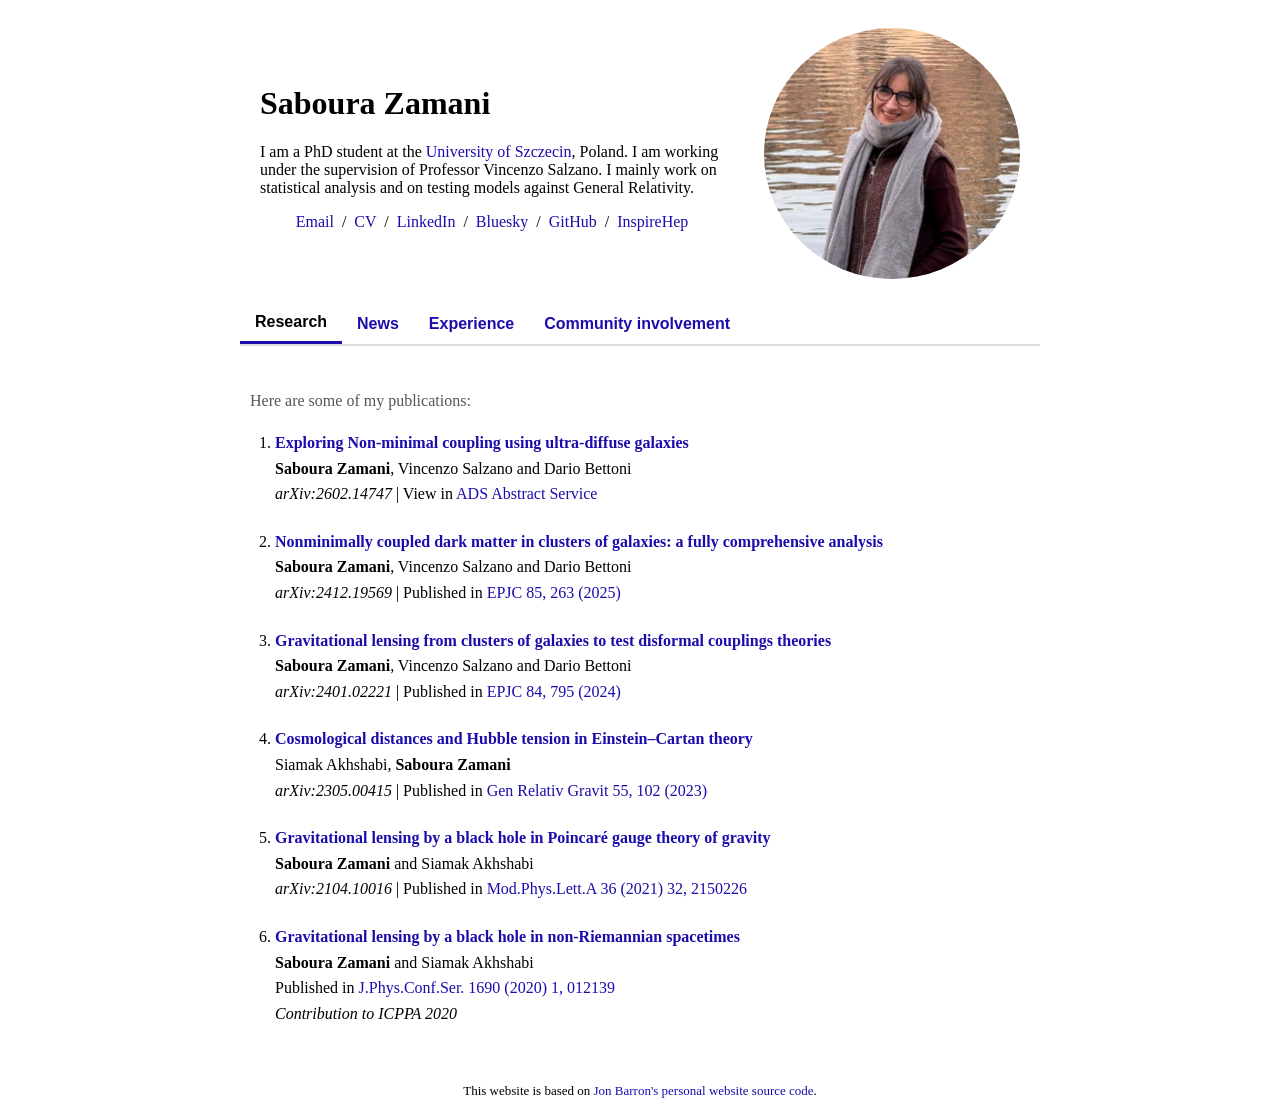
==== index1.html @ f8e23587 "Style updates" ====
<!DOCTYPE HTML>
<html lang="en">

<head>
  <meta http-equiv="Content-Type" content="text/html; charset=UTF-8">
  <meta name="author" content="Saboura Zamani">
  <meta name="viewport" content="width=device-width, initial-scale=1">

  <link rel="shortcut icon" href="images/selfie.jpg" type="image/x-icon">
  <link rel="stylesheet" type="text/css" href="stylesheet.css">
  <link rel="stylesheet" type="text/css" href="css/tabs.css">

  <title>Saboura Zamani</title>
</head>

<body>
  <table
    style="width:100%;max-width:800px;border:0px;border-spacing:0px;border-collapse:separate;margin-right:auto;margin-left:auto;">
    <tbody>
      <tr style="padding:0px">
        <td style="padding:0px">

          <!-- =================== HEADER (name, bio, links, photo) =================== -->
          <table
            style="width:100%;border:0px;border-spacing:0px;border-collapse:separate;margin-right:auto;margin-left:auto;">
            <tbody>
              <tr style="padding:0px">
                <td style="padding:2.5%;width:63%;vertical-align:middle">
                  <p class="name" style="text-align: center;">
                  <h1>Saboura Zamani</h1>
                  </p>
                  <p>
                    I am a PhD student at the <a href="https://cosmo.usz.edu.pl/">University of Szczecin</a>, Poland.
                    I am working under the supervision of Professor Vincenzo Salzano. I mainly work on statistical
                    analysis and on testing models against General Relativity.
                  </p>
                  <p style="text-align:center">
                    <a href="mailto:m.saboura.zamani@gmail.com">Email</a>
                    &nbsp;/&nbsp;
                    <a href="CV_Saboura_Zamani.pdf" target="_blank" rel="noopener noreferrer">CV</a>
                    &nbsp;/&nbsp;
                    <a href="https://www.linkedin.com/in/saboura-zamani/" target="_blank" rel="noopener noreferrer">LinkedIn</a>
                    &nbsp;/&nbsp;
                    <a href="https://bsky.app/profile/saboura-zamani.bsky.social" target="_blank" rel="noopener noreferrer">Bluesky</a>
                    &nbsp;/&nbsp;
                    <a href="https://github.com/Saboura-Zamani" target="_blank" rel="noopener noreferrer">GitHub</a>
                    &nbsp;/&nbsp;
                    <a href="https://inspirehep.net/authors/1946079?ui-citation-summary=true" target="_blank" rel="noopener noreferrer">InspireHep</a>
                  </p>
                </td>

                <td style="padding:2.5%;width:37%;max-width:37%">
                  <a href="images/Profile.jpg" target="_blank" rel="noopener noreferrer">
                    <img style="width:100%;max-width:100%;object-fit: cover; border-radius: 50%;"
                         alt="profile photo" src="images/Profile.jpg" class="hoverZoomLink">
                  </a>
                </td>
              </tr>
            </tbody>
          </table>

          <!-- =================== TAB BAR =================== -->
          <div class="tab-container">
            <button class="tab active" onclick="showSection('research', this)">Research</button>
            <button class="tab" onclick="showSection('news', this)">News</button>
            <button class="tab" onclick="showSection('experience', this)">Experience</button>
            <button class="tab" onclick="showSection('community', this)">Community involvement</button>
          </div>

          <!-- =================== CONTENT SECTIONS (loaded from /sections) =================== -->
          <div id="research"   class="content-section active" data-src="sections/research.html"></div>
          <div id="news"       class="content-section"        data-src="sections/news.html"></div>
          <div id="experience" class="content-section"        data-src="sections/experience.html"></div>
          <div id="community"  class="content-section"        data-src="sections/community.html"></div>

        </td>
      </tr>

      <!-- =================== FOOTER =================== -->
      <tr>
        <td style="padding:0px">
          <br />
          <p style="text-align:center;font-size:small;">
            This website is based on
            <a href="https://jonbarron.info/" target="_blank" rel="noopener noreferrer">Jon Barron's personal website</a>
            <a href="https://github.com/jonbarron/jonbarron_website" target="_blank" rel="noopener noreferrer">source code</a>.
          </p>
        </td>
      </tr>
    </tbody>
  </table>

  <script src="js/tabs.js"></script>
</body>

</html>
---- css/tabs.css ----
/* =============================================================
   Tabs + content section layout
   ============================================================= */

.tab-container {
  display: flex;
  border-bottom: 2px solid #ddd;
  margin-bottom: 20px;
}

.tab {
  padding: 10px 15px;
  cursor: pointer;
  font-size: 16px;
  border: none;
  background: none;
  outline: none;
  font-weight: bold;
  color: #1a0dab;
}

.tab:hover {
  text-decoration: underline;
}

.tab.active {
  border-bottom: 3px solid #1a0dab;
  color: black;
}

.content-section {
  display: none;
  padding: 10px;
}

.content-section.active {
  display: block;
}

/* =============================================================
   Cards used inside sections (research, news, experience...)
   ============================================================= */

.blogs-container,
.research-container {
  display: flex;
  align-items: center;
  margin-bottom: 20px;
  padding: 10px;
  background-color: #ffffff;
  border-radius: 5px;
  border: 1px solid #ddd;
}

.blogs-image,
.research-image {
  width: 150px;
  height: auto;
  margin-right: 20px;
  border-radius: 5px;
}

.blogs-text,
.research-text {
  flex: 1;
}

.papertitle {
  font-weight: bold;
  font-size: 16px;
  color: #1a0dab;
}

a {
  text-decoration: none;
  color: #1a0dab;
}

a:hover {
  text-decoration: underline;
}

/* =============================================================
   Year dividers between groups of cards
   ============================================================= */

.year-divider {
  font-size: 22px;
  font-weight: bold;
  color: #444;
  margin: 35px 0 15px 0;
  padding-bottom: 6px;
  border-bottom: 2px solid #e0e0e0;
  letter-spacing: 1px;
}

/* First year divider in a section shouldn't have huge top margin */
.content-section > .year-divider:first-child {
  margin-top: 10px;
}

/* A bit more breathing room between cards */
.blogs-container,
.research-container {
  margin-bottom: 16px;
}

/* Section intro paragraph */
.content-section > p:first-child {
  margin-bottom: 20px;
  color: #555;
}

/* =============================================================
   Section headers (e.g. Talks, Posters, Peer Review)
   Bigger and bolder than year dividers
   ============================================================= */

.section-header {
  font-size: 26px;
  font-weight: bold;
  color: #1a0dab;
  margin: 40px 0 10px 0;
  padding-bottom: 8px;
  border-bottom: 3px solid #1a0dab;
}

.content-section > .section-header:first-child,
.content-section > p:first-child + .section-header {
  margin-top: 15px;
}

/* Compact list styling for community / talks */
.compact-list {
  margin: 5px 0 20px 0;
  padding-left: 25px;
}

.compact-list li {
  margin-bottom: 6px;
  line-height: 1.5;
}

.compact-list li strong {
  color: #333;
}

/* =============================================================
   Publication list (research tab)
   ============================================================= */

.content-section ol {
  padding-left: 25px;
}

.content-section ol > li {
  margin-bottom: 22px;
  line-height: 1.6;
}

.content-section ol > li:last-child {
  margin-bottom: 0;
}
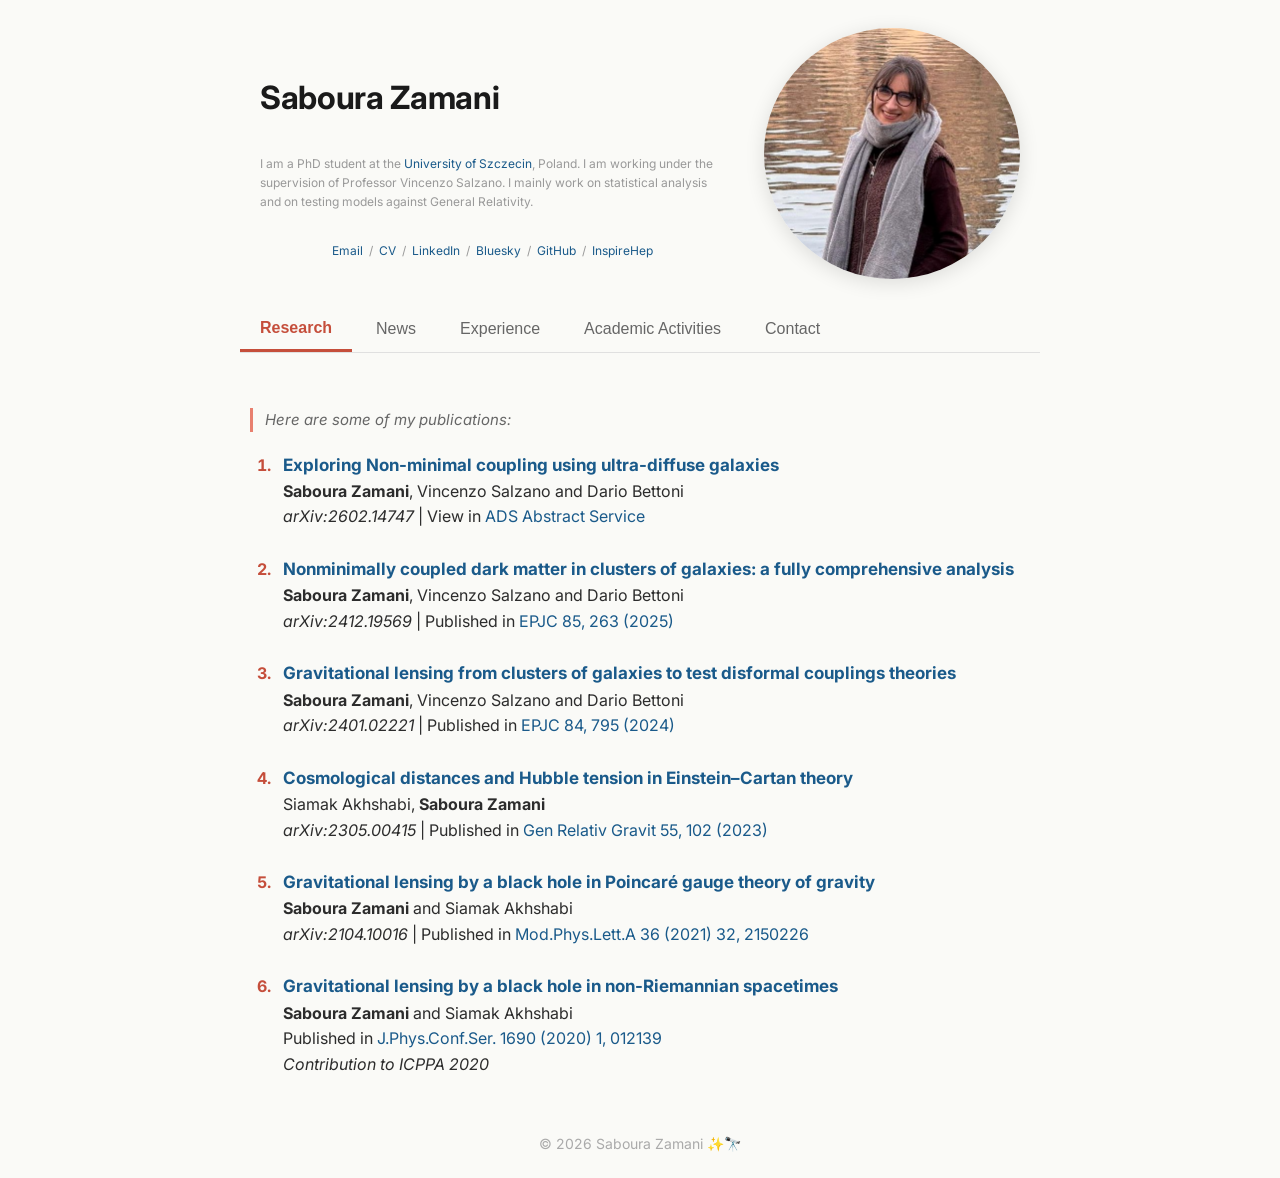
==== commit 1bcd3845: "Update" ====
--- a/index1.html
+++ b/index1.html
@@ -7,8 +7,16 @@
   <meta name="viewport" content="width=device-width, initial-scale=1">
 
   <link rel="shortcut icon" href="images/selfie.jpg" type="image/x-icon">
+
+  <!-- Modern font -->
+  <link rel="preconnect" href="https://fonts.googleapis.com">
+  <link rel="preconnect" href="https://fonts.gstatic.com" crossorigin>
+  <link href="https://fonts.googleapis.com/css2?family=Inter:wght@400;500;600;700&display=swap" rel="stylesheet">
+
   <link rel="stylesheet" type="text/css" href="stylesheet.css">
   <link rel="stylesheet" type="text/css" href="css/tabs.css">
+  <link rel="stylesheet" type="text/css" href="css/polish.css">
+  <link rel="stylesheet" type="text/css" href="css/contact.css">
 
   <title>Saboura Zamani</title>
 </head>
@@ -37,7 +45,7 @@
                   <p style="text-align:center">
                     <a href="mailto:m.saboura.zamani@gmail.com">Email</a>
                     &nbsp;/&nbsp;
-                    <a href="CV_Saboura_Zamani.pdf" target="_blank" rel="noopener noreferrer">CV</a>
+                    <a href="CV__Saboura_Zamani.pdf" target="_blank" rel="noopener noreferrer">CV</a>
                     &nbsp;/&nbsp;
                     <a href="https://www.linkedin.com/in/saboura-zamani/" target="_blank" rel="noopener noreferrer">LinkedIn</a>
                     &nbsp;/&nbsp;
@@ -64,7 +72,8 @@
             <button class="tab active" onclick="showSection('research', this)">Research</button>
             <button class="tab" onclick="showSection('news', this)">News</button>
             <button class="tab" onclick="showSection('experience', this)">Experience</button>
-            <button class="tab" onclick="showSection('community', this)">Community involvement</button>
+            <button class="tab" onclick="showSection('community', this)">Academic Activities</button>
+            <button class="tab" onclick="showSection('contact', this)">Contact</button>
           </div>
 
           <!-- =================== CONTENT SECTIONS (loaded from /sections) =================== -->
@@ -72,21 +81,20 @@
           <div id="news"       class="content-section"        data-src="sections/news.html"></div>
           <div id="experience" class="content-section"        data-src="sections/experience.html"></div>
           <div id="community"  class="content-section"        data-src="sections/community.html"></div>
+          <div id="contact"    class="content-section"        data-src="sections/contact.html"></div>
 
         </td>
       </tr>
 
-      <!-- =================== FOOTER =================== -->
+<!-- =================== FOOTER =================== -->
       <tr>
         <td style="padding:0px">
-          <br />
-          <p style="text-align:center;font-size:small;">
-            This website is based on
-            <a href="https://jonbarron.info/" target="_blank" rel="noopener noreferrer">Jon Barron's personal website</a>
-            <a href="https://github.com/jonbarron/jonbarron_website" target="_blank" rel="noopener noreferrer">source code</a>.
+          <p style="text-align:center;font-size:14px;color:#aaa;margin-top:30px;">
+             © 2026 Saboura Zamani ✨🔭
           </p>
         </td>
       </tr>
+
     </tbody>
   </table>
 
--- a/css/tabs.css
+++ b/css/tabs.css
@@ -29,12 +29,22 @@
 }
 
 .content-section {
+  /* Hidden by default — faded out, shifted right, no space */
   display: none;
+  opacity: 0;
+  transform: translateX(30px);
   padding: 10px;
+  transition: opacity 0.4s ease, transform 0.4s ease;
 }
 
 .content-section.active {
   display: block;
+}
+
+/* The "show" class triggers the slide-in once display:block has applied */
+.content-section.active.show {
+  opacity: 1;
+  transform: translateX(0);
 }
 
 /* =============================================================
@@ -160,4 +170,4 @@
 
 .content-section ol > li:last-child {
   margin-bottom: 0;
-}+}
--- a/css/polish.css
+++ b/css/polish.css
@@ -0,0 +1,149 @@
+/* =============================================================
+   POLISH — typography, color palette, hover effects
+   Layer on top of tabs.css for a more refined look
+   ============================================================= */
+
+/* ---------- Modern font stack ---------- */
+body {
+  font-family: 'Inter', -apple-system, BlinkMacSystemFont, 'Segoe UI', system-ui, sans-serif;
+  color: #2c2c2c;
+  line-height: 1.6;
+  background-color: #fafaf7;  /* soft warm off-white instead of pure white */
+}
+
+/* Smoother headings */
+h1, h2, h3, h4 {
+  font-family: 'Inter', -apple-system, BlinkMacSystemFont, system-ui, sans-serif;
+  font-weight: 700;
+  letter-spacing: -0.01em;
+}
+
+h1 {
+  font-size: 32px;
+  margin-bottom: 4px;
+  color: #1a1a1a;
+}
+
+/* ---------- Profile photo polish ---------- */
+.hoverZoomLink img,
+img[alt="profile photo"] {
+  box-shadow: 0 4px 20px rgba(0, 0, 0, 0.12);
+  transition: transform 0.3s ease, box-shadow 0.3s ease;
+}
+
+.hoverZoomLink:hover img,
+a:hover img[alt="profile photo"] {
+  transform: scale(1.03);
+  box-shadow: 0 6px 28px rgba(0, 0, 0, 0.18);
+}
+
+/* ---------- Card hover effect ---------- */
+.blogs-container,
+.research-container {
+  transition: transform 0.2s ease, box-shadow 0.2s ease, border-color 0.2s ease;
+  background-color: #ffffff;
+  border: 1px solid #ececec;
+  box-shadow: 0 1px 3px rgba(0, 0, 0, 0.04);
+  padding: 18px 20px;
+}
+
+.blogs-container:hover,
+.research-container:hover {
+  transform: translateY(-2px);
+  box-shadow: 0 6px 18px rgba(0, 0, 0, 0.08);
+  border-color: #d4d4d4;
+}
+
+/* ---------- Accent color: soft coral for highlights ---------- */
+:root {
+  --accent: #c54e3b;       /* warm coral */
+  --accent-soft: #e8806f;
+  --link: #1a5a8a;         /* slightly softer than the original royal blue */
+}
+
+a {
+  color: var(--link);
+  transition: color 0.2s ease;
+}
+
+a:hover {
+  color: var(--accent);
+  text-decoration: underline;
+}
+
+.papertitle {
+  color: var(--link);
+  font-size: 17px;
+}
+
+/* ---------- Tabs polish ---------- */
+.tab-container {
+  border-bottom: 1px solid #e0e0e0;
+  margin-bottom: 30px;
+  gap: 4px;
+}
+
+.tab {
+  color: #666;
+  padding: 12px 20px;
+  border-radius: 6px 6px 0 0;
+  transition: color 0.2s ease, background-color 0.2s ease;
+  font-weight: 500;
+}
+
+.tab:hover {
+  color: var(--link);
+  background-color: rgba(26, 90, 138, 0.05);
+  text-decoration: none;
+}
+
+.tab.active {
+  color: var(--accent);
+  border-bottom: 3px solid var(--accent);
+  font-weight: 700;
+  background-color: transparent;
+}
+
+/* ---------- Section / year dividers use accent color ---------- */
+.section-header {
+  color: var(--accent);
+  border-bottom-color: var(--accent);
+  font-size: 24px;
+  margin-top: 45px;
+}
+
+.year-divider {
+  color: #8a8a8a;
+  font-size: 18px;
+  border-bottom: 1px dashed #d4d4d4;
+  font-weight: 600;
+  letter-spacing: 0.05em;
+  text-transform: uppercase;
+}
+
+/* ---------- Publications list ---------- */
+.content-section ol > li {
+  margin-bottom: 26px;
+  padding-left: 8px;
+}
+
+.content-section ol > li::marker {
+  color: var(--accent);
+  font-weight: 700;
+}
+
+/* ---------- Intro paragraph ---------- */
+.content-section > p:first-child {
+  font-size: 15px;
+  color: #666;
+  font-style: italic;
+  border-left: 3px solid var(--accent-soft);
+  padding-left: 12px;
+}
+
+/* ---------- Footer ---------- */
+body > table tr:last-child p {
+  color: #999;
+  font-size: 12px;
+  margin-top: 30px;
+}
--- a/css/contact.css
+++ b/css/contact.css
@@ -0,0 +1,114 @@
+/* =============================================================
+   CONTACT SECTION — styled card with photo and links
+   ============================================================= */
+
+.contact-card {
+  display: flex;
+  align-items: center;
+  gap: 30px;
+  background: linear-gradient(135deg, #ffffff 0%, #f7f7f3 100%);
+  border: 1px solid #e8e8e8;
+  border-radius: 14px;
+  padding: 30px 32px;
+  margin-top: 20px;
+  box-shadow: 0 4px 20px rgba(0, 0, 0, 0.05);
+}
+
+/* Photo on the left */
+.contact-photo {
+  flex-shrink: 0;
+}
+
+.contact-photo img {
+  width: 150px;
+  height: 150px;
+  object-fit: cover;
+  border-radius: 50%;
+  border: 3px solid #fff;
+  box-shadow: 0 4px 16px rgba(0, 0, 0, 0.15);
+}
+
+/* Text + links on the right */
+.contact-body {
+  flex: 1;
+}
+
+.contact-body .contact-intro {
+  font-size: 15px;
+  color: #555;
+  line-height: 1.6;
+  margin: 0 0 18px 0;
+  font-style: normal;
+  border-left: none;
+  padding-left: 0;
+}
+
+/* Email "buttons" */
+.contact-emails {
+  display: flex;
+  flex-direction: column;
+  gap: 10px;
+  margin-bottom: 18px;
+}
+
+.email-button {
+  display: inline-flex;
+  align-items: center;
+  gap: 10px;
+  background-color: #fff;
+  border: 1px solid #e0e0e0;
+  border-radius: 8px;
+  padding: 10px 16px;
+  font-size: 14px;
+  color: #333;
+  text-decoration: none;
+  transition: all 0.2s ease;
+  width: fit-content;
+}
+
+.email-button:hover {
+  border-color: var(--accent, #c54e3b);
+  color: var(--accent, #c54e3b);
+  transform: translateX(3px);
+  text-decoration: none;
+}
+
+.email-button .label {
+  font-weight: 600;
+  font-size: 12px;
+  text-transform: uppercase;
+  letter-spacing: 0.05em;
+  color: #999;
+}
+
+.email-button:hover .label {
+  color: var(--accent, #c54e3b);
+}
+
+/* Social row */
+.contact-socials {
+  font-size: 14px;
+  color: #777;
+}
+
+.contact-socials a {
+  margin: 0 4px;
+  font-weight: 500;
+}
+
+/* ---------- Mobile: stack photo on top ---------- */
+@media (max-width: 600px) {
+  .contact-card {
+    flex-direction: column;
+    text-align: center;
+    padding: 28px 20px;
+  }
+
+  .contact-emails {
+    align-items: center;
+  }
+
+  .contact-body .contact-intro {
+    text-align: center;
+  }
+}
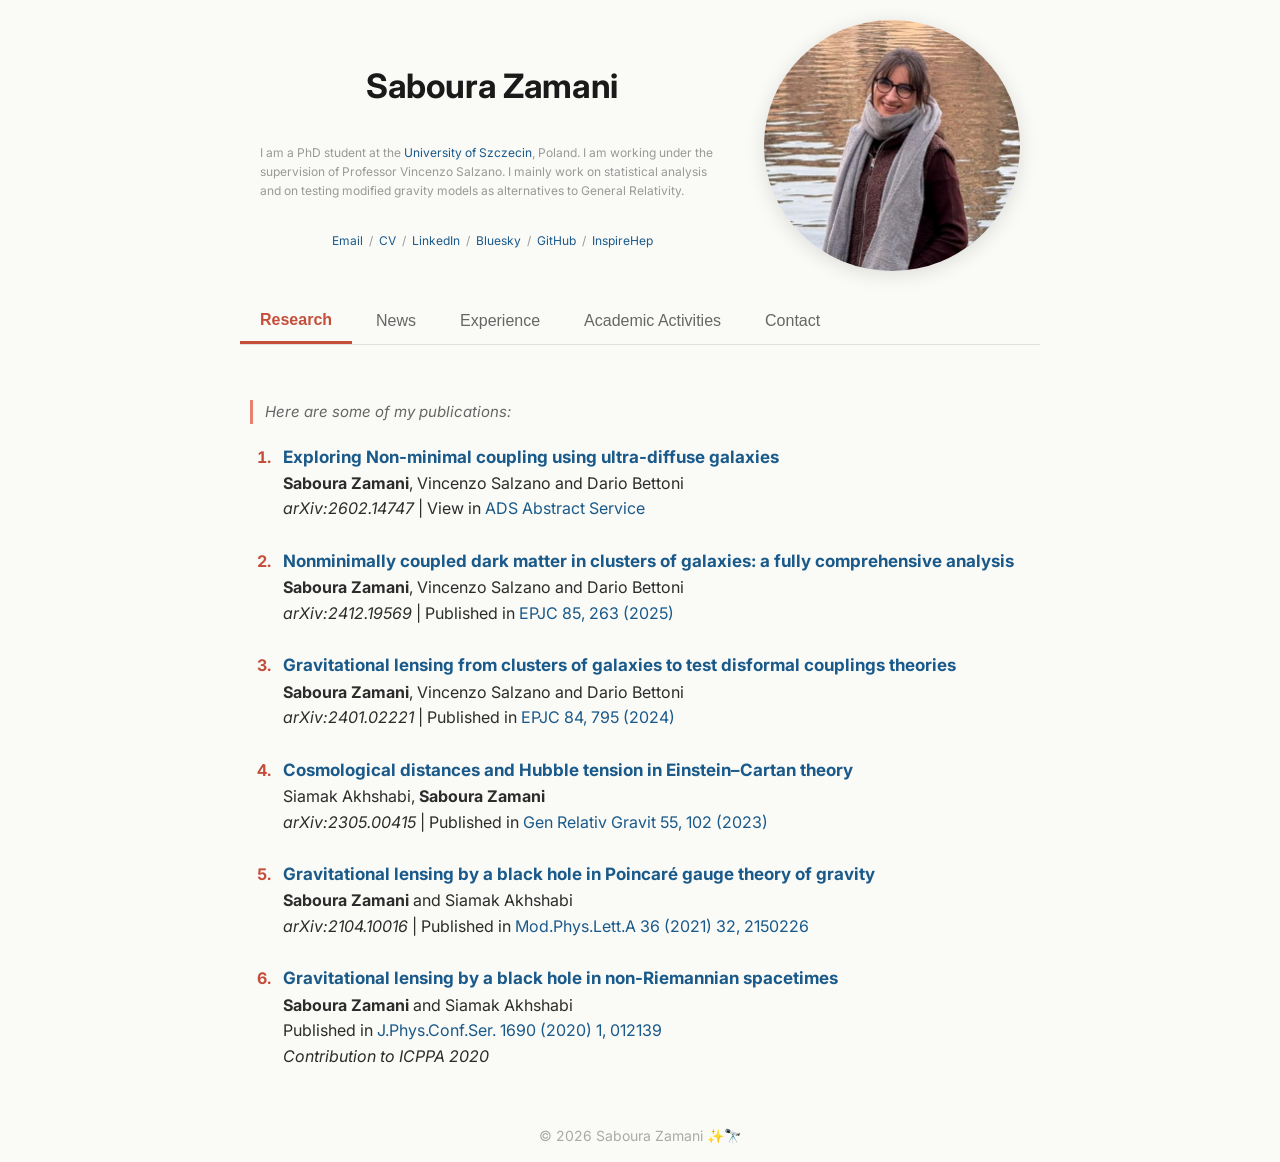
==== commit af2342a1: "Main page change" ====
--- a/index1.html
+++ b/index1.html
@@ -18,34 +18,38 @@
   <link rel="stylesheet" type="text/css" href="css/polish.css">
   <link rel="stylesheet" type="text/css" href="css/contact.css">
 
+  <!-- Font size bump -->
+  <style>
+    .header-bio { font-size: 1.3rem; line-height: 1.6; }
+    h1.name { font-size: 2.1rem; margin-bottom: 0.4em; }
+  </style>
+
   <title>Saboura Zamani</title>
 </head>
 
 <body>
   <table
-    style="width:100%;max-width:800px;border:0px;border-spacing:0px;border-collapse:separate;margin-right:auto;margin-left:auto;">
+    style="width:100%;max-width:800px;border:0;border-spacing:0;border-collapse:separate;margin-right:auto;margin-left:auto;">
     <tbody>
-      <tr style="padding:0px">
-        <td style="padding:0px">
+      <tr style="padding:0">
+        <td style="padding:0">
 
           <!-- =================== HEADER (name, bio, links, photo) =================== -->
           <table
-            style="width:100%;border:0px;border-spacing:0px;border-collapse:separate;margin-right:auto;margin-left:auto;">
+            style="width:100%;border:0;border-spacing:0;border-collapse:separate;margin-right:auto;margin-left:auto;">
             <tbody>
-              <tr style="padding:0px">
+              <tr style="padding:0">
                 <td style="padding:2.5%;width:63%;vertical-align:middle">
-                  <p class="name" style="text-align: center;">
-                  <h1>Saboura Zamani</h1>
-                  </p>
-                  <p>
+                  <h1 class="name" style="text-align:center;">Saboura Zamani</h1>
+                  <p class="header-bio">
                     I am a PhD student at the <a href="https://cosmo.usz.edu.pl/">University of Szczecin</a>, Poland.
                     I am working under the supervision of Professor Vincenzo Salzano. I mainly work on statistical
-                    analysis and on testing models against General Relativity.
+                    analysis and on testing modified gravity models as alternatives to General Relativity.
                   </p>
-                  <p style="text-align:center">
+                  <p class="header-bio" style="text-align:center">
                     <a href="mailto:m.saboura.zamani@gmail.com">Email</a>
                     &nbsp;/&nbsp;
-                    <a href="CV__Saboura_Zamani.pdf" target="_blank" rel="noopener noreferrer">CV</a>
+                    <a href="files/CV__Saboura_Zamani.pdf" target="_blank" rel="noopener noreferrer">CV</a>
                     &nbsp;/&nbsp;
                     <a href="https://www.linkedin.com/in/saboura-zamani/" target="_blank" rel="noopener noreferrer">LinkedIn</a>
                     &nbsp;/&nbsp;
@@ -88,7 +92,7 @@
 
 <!-- =================== FOOTER =================== -->
       <tr>
-        <td style="padding:0px">
+        <td style="padding:0">
           <p style="text-align:center;font-size:14px;color:#aaa;margin-top:30px;">
              © 2026 Saboura Zamani ✨🔭
           </p>
--- a/css/polish.css
+++ b/css/polish.css
@@ -147,3 +147,117 @@
   font-size: 12px;
   margin-top: 30px;
 }
+
+/* =============================================================
+   HERO / LANDING PAGE
+   ============================================================= */
+
+html {
+  scroll-behavior: auto;
+}
+
+body {
+  margin: 0;
+}
+
+/* Full first screen */
+.hero-section {
+  min-height: 100vh;
+  width: 100%;
+
+  background-image:
+    linear-gradient(rgba(0, 0, 0, 0.45), rgba(0, 0, 0, 0.45)),
+    url("../images/background.jpg");
+
+  background-size: cover;
+  background-position: center 35%;
+  background-repeat: no-repeat;
+
+  display: flex;
+  align-items: center;
+  justify-content: center;
+  text-align: center;
+}
+
+/* Text box in the middle */
+.hero-content {
+  padding: 40px 30px;
+  color: white;
+  max-width: 850px;
+}
+
+.hero-content h1 {
+  font-family: 'Cormorant Garamond', Georgia, serif;
+  color: white;
+  font-size: clamp(4rem, 9vw, 7rem);
+  font-weight: 600;
+  margin: 0 0 18px 0;
+  letter-spacing: 0.06em;
+}
+
+.hero-content p {
+  font-family: 'Inter', sans-serif;
+  font-size: clamp(1.1rem, 2vw, 1.5rem);
+  margin: 8px 0;
+}
+
+.hero-subtitle {
+  opacity: 0.9;
+  font-size: clamp(1rem, 1.7vw, 1.25rem);
+}
+
+/* Button */
+.hero-button {
+  display: inline-block;
+  margin-top: 34px;
+  padding: 12px 28px;
+
+  color: white;
+  border: 1.5px solid white;
+  border-radius: 999px;
+
+  text-decoration: none;
+  font-weight: 500;
+  letter-spacing: 0.03em;
+
+  transition: all 0.25s ease;
+}
+
+.hero-button:hover {
+  background-color: white;
+  color: #1a1a1a;
+  text-decoration: none;
+}
+
+/* Space before the normal website starts */
+.main-content {
+  padding-top: 45px;
+}
+
+/* Mobile adjustment */
+@media (max-width: 700px) {
+  .hero-section {
+    background-position: center center;
+  }
+
+  .hero-content {
+    padding: 30px 20px;
+  }
+}
+
+/* =============================================================
+   HERO FADE-OUT WHEN ENTERING WEBSITE
+   ============================================================= */
+
+.hero-section {
+  transition: opacity 0.35s ease, transform 0.35s ease;
+}
+
+.hero-section.hero-fading {
+  opacity: 0;
+  transform: scale(1.03);
+}
+
+body.lock-scroll {
+  overflow: hidden;
+}
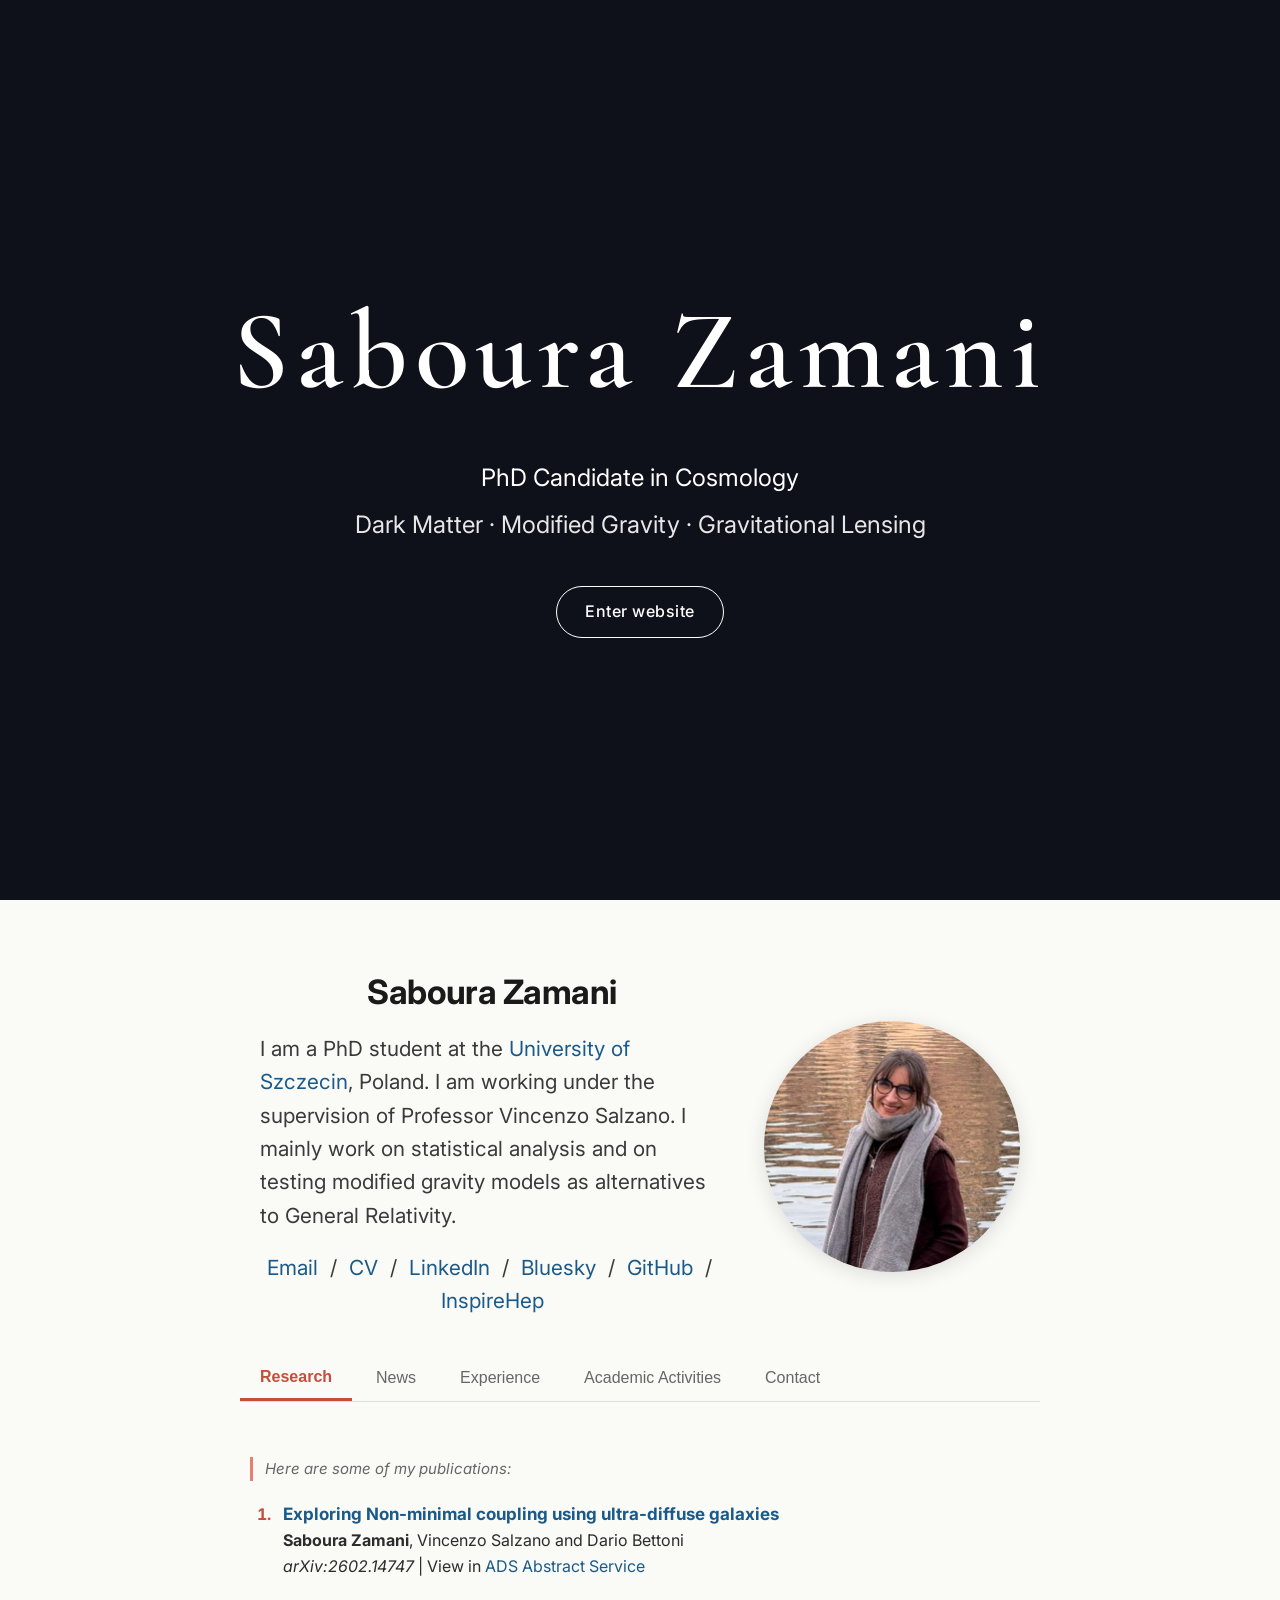
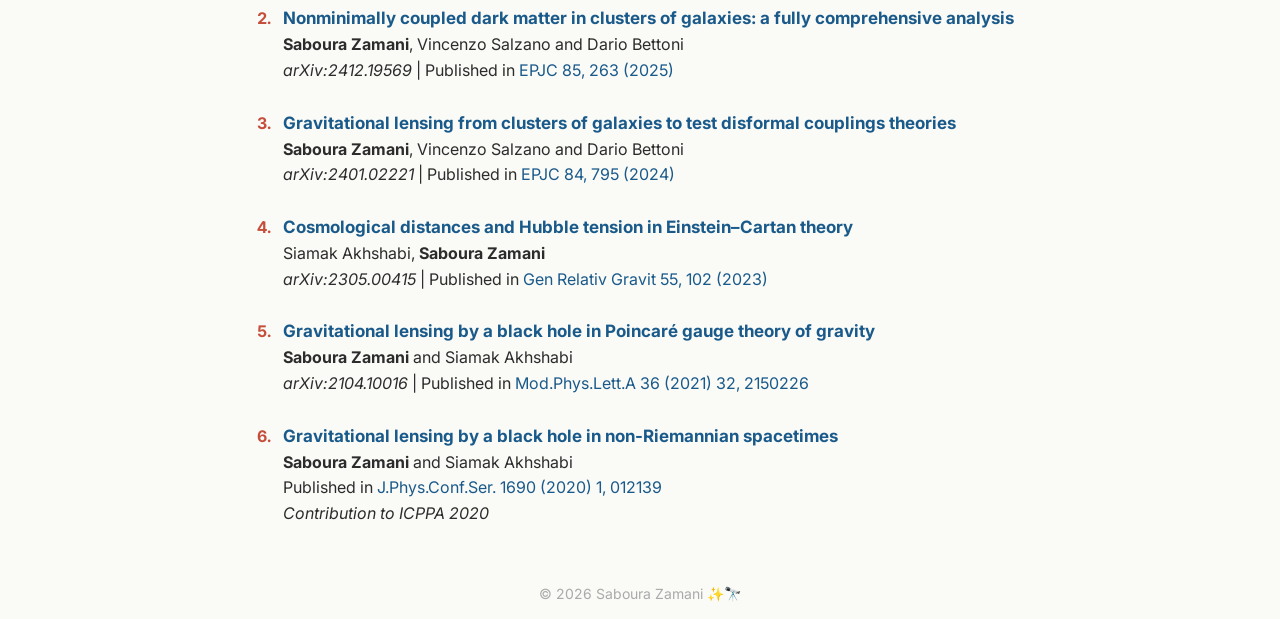
==== commit fa80fa86: "main page fix" ====
--- a/index1.html
+++ b/index1.html
@@ -11,7 +11,7 @@
   <!-- Modern font -->
   <link rel="preconnect" href="https://fonts.googleapis.com">
   <link rel="preconnect" href="https://fonts.gstatic.com" crossorigin>
-  <link href="https://fonts.googleapis.com/css2?family=Inter:wght@400;500;600;700&display=swap" rel="stylesheet">
+  <link href="https://fonts.googleapis.com/css2?family=Cormorant+Garamond:wght@500;600;700&family=Inter:wght@400;500;600;700&display=swap" rel="stylesheet">
 
   <link rel="stylesheet" type="text/css" href="stylesheet.css">
   <link rel="stylesheet" type="text/css" href="css/tabs.css">
@@ -27,13 +27,29 @@
   <title>Saboura Zamani</title>
 </head>
 
+
 <body>
-  <table
-    style="width:100%;max-width:800px;border:0;border-spacing:0;border-collapse:separate;margin-right:auto;margin-left:auto;">
-    <tbody>
-      <tr style="padding:0">
-        <td style="padding:0">
 
+  <!-- =================== HERO / FIRST PAGE =================== -->
+  <section class="hero-section">
+    <div class="hero-content">
+      <h1>Saboura Zamani</h1>
+      <p>PhD Candidate in Cosmology</p>
+      <p class="hero-subtitle">Dark Matter · Modified Gravity · Gravitational Lensing</p>
+
+      <a href="#main-content" class="hero-button">Enter website</a>
+    </div>
+  </section>
+
+  <!-- =================== MAIN WEBSITE =================== -->
+  <main id="main-content" class="main-content">
+
+    <table
+      style="width:100%;max-width:800px;border:0;border-spacing:0;border-collapse:separate;margin-right:auto;margin-left:auto;">
+      <tbody>
+        <tr style="padding:0">
+          <td style="padding:0">
+            
           <!-- =================== HEADER (name, bio, links, photo) =================== -->
           <table
             style="width:100%;border:0;border-spacing:0;border-collapse:separate;margin-right:auto;margin-left:auto;">
@@ -102,6 +118,9 @@
     </tbody>
   </table>
 
+  </main>
+
+  <script src="js/hero.js"></script>
   <script src="js/tabs.js"></script>
 </body>
 
--- a/css/polish.css
+++ b/css/polish.css
@@ -22,6 +22,58 @@
   font-size: 32px;
   margin-bottom: 4px;
   color: #1a1a1a;
+}
+
+/* =============================================================
+   HEADER BIO BLOCK — tightened down
+   ============================================================= */
+
+/* The name above the bio */
+h1.name {
+  text-align: left;
+  font-size: 1.75rem;       /* was 2.1rem inline */
+  margin: 0 0 0.35em 0;
+  letter-spacing: -0.015em;
+}
+
+/* The bio sentence */
+.header-bio {
+  font-size: 1rem;          /* was 1.3rem inline */
+  line-height: 1.55;
+  color: #3a3a3a;
+  margin: 0 0 0.9em 0;
+  max-width: 38rem;         /* keeps line length comfortable on wide screens */
+}
+
+/* The links row under the bio */
+.header-links {
+  font-size: 0.9rem;
+  line-height: 1.6;
+  color: #555;
+  margin: 0;
+  text-align: left;
+}
+
+.header-links a {
+  white-space: nowrap;
+}
+
+.header-links .sep {
+  color: #c0c0c0;
+  margin: 0 0.35em;
+}
+
+/* Mobile: center everything in the header block */
+@media (max-width: 700px) {
+  h1.name,
+  .header-bio,
+  .header-links {
+    text-align: center;
+  }
+  .header-bio {
+    margin-left: auto;
+    margin-right: auto;
+  }
 }
 
 /* ---------- Profile photo polish ---------- */
@@ -165,6 +217,9 @@
   min-height: 100vh;
   width: 100%;
 
+  /* Solid dark fallback color shows immediately while the bg image loads */
+  background-color: #1a1f2e;
+
   background-image:
     linear-gradient(rgba(0, 0, 0, 0.45), rgba(0, 0, 0, 0.45)),
     url("../images/background.jpg");
@@ -258,6 +313,12 @@
   transform: scale(1.03);
 }
 
+/* After the fade completes, the hero is removed from the layout entirely
+   so scrolling up doesn't bring it back and no sliver of it can show. */
+.hero-section.hero-gone {
+  display: none;
+}
+
 body.lock-scroll {
   overflow: hidden;
-}+}
